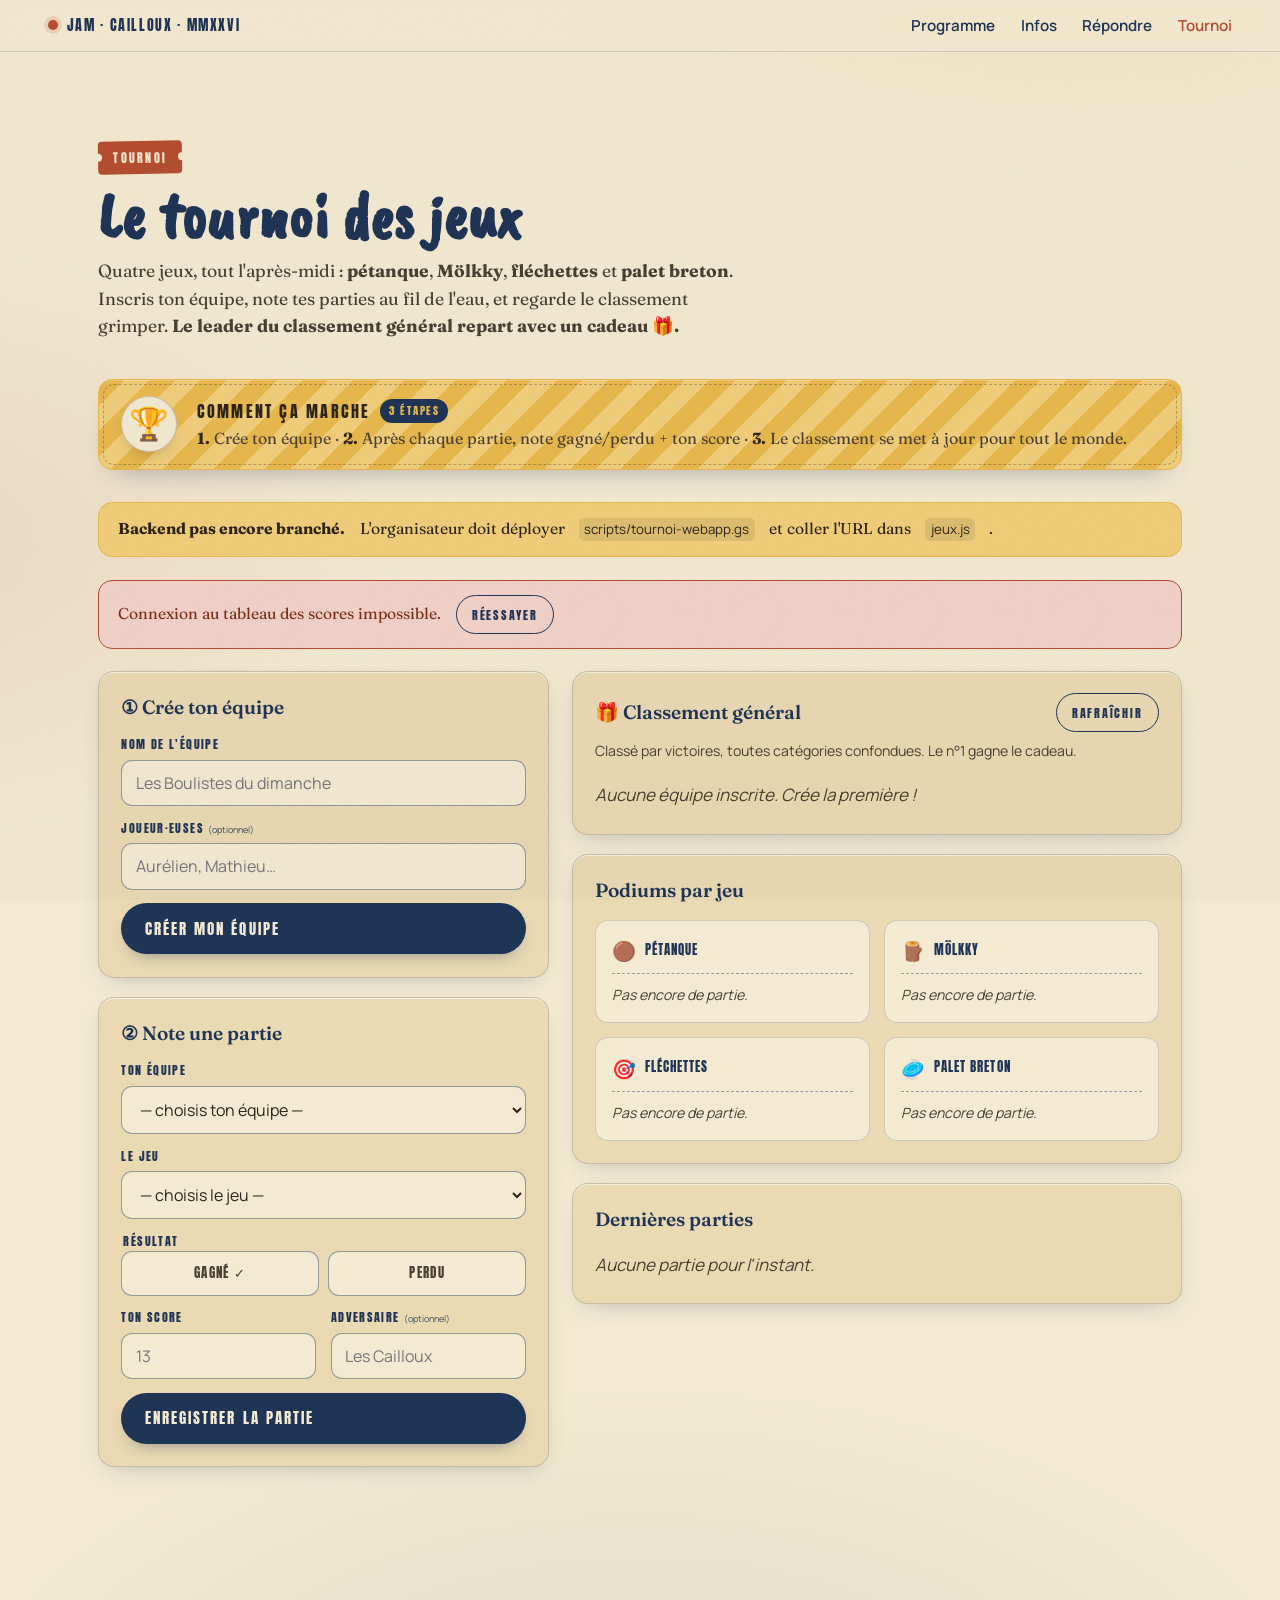
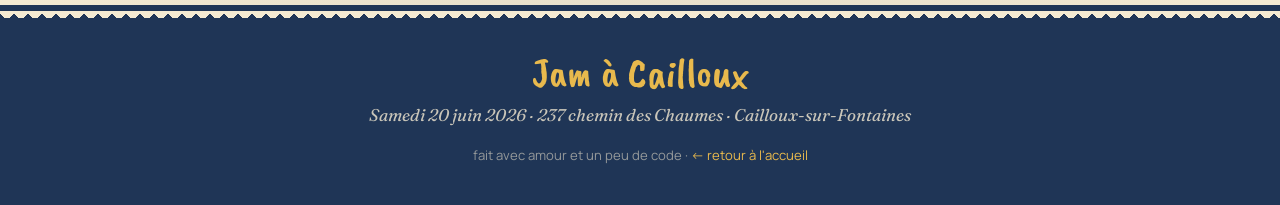
==== jeux.html @ 8df328c3 "Ajoute la page Tournoi des jeux (inscription équipes + scores live) Nouvelle page jeux.html : les in" ====
<!doctype html>
<html lang="fr">
<head>
<meta charset="utf-8" />
<meta name="viewport" content="width=device-width, initial-scale=1, viewport-fit=cover" />
<title>Tournoi des jeux · Jam à Cailloux</title>
<meta name="description" content="Inscris ton équipe et suis le classement live des jeux de la Jam à Cailloux : pétanque, Mölkky, fléchettes, palet breton. Le leader repart avec un cadeau." />
<meta name="theme-color" content="#1f3556" />

<link rel="preconnect" href="https://fonts.googleapis.com">
<link rel="preconnect" href="https://fonts.gstatic.com" crossorigin>
<link rel="stylesheet" href="https://fonts.googleapis.com/css2?family=Caveat+Brush&family=Anton&family=Fraunces:opsz,wght@9..144,300;9..144,400;9..144,500;9..144,600;9..144,800&family=Manrope:wght@400;500;600;700&display=swap">
<link rel="stylesheet" href="style.css" />
</head>
<body>

<div class="grain" aria-hidden="true"></div>

<header class="topbar">
  <div class="topbar__brand">
    <span class="topbar__dot"></span>
    <span class="topbar__txt">Jam · Cailloux · MMXXVI</span>
  </div>
  <nav class="topbar__nav" aria-label="navigation">
    <a href="index.html#programme">Programme</a>
    <a href="index.html#infos">Infos</a>
    <a href="index.html#rsvp">Répondre</a>
    <a href="jeux.html" aria-current="page">Tournoi</a>
  </nav>
</header>

<section class="section section--tournoi">
  <div class="section__head">
    <span class="ribbon ribbon--alt">Tournoi</span>
    <h2 class="h2">Le tournoi des jeux</h2>
    <p class="section__lede">
      Quatre jeux, tout l'après-midi&nbsp;: <strong>pétanque</strong>, <strong>Mölkky</strong>,
      <strong>fléchettes</strong> et <strong>palet breton</strong>. Inscris ton équipe,
      note tes parties au fil de l'eau, et regarde le classement grimper.
      <strong>Le leader du classement général repart avec un cadeau&nbsp;🎁.</strong>
    </p>
  </div>

  <aside class="parallel-band parallel-band--sun" aria-label="comment ça marche">
    <div class="parallel-band__icon" aria-hidden="true">🏆</div>
    <div class="parallel-band__body">
      <p class="parallel-band__title">Comment ça marche <span class="parallel-band__pill">3 étapes</span></p>
      <p class="parallel-band__txt"><strong>1.</strong> Crée ton équipe · <strong>2.</strong> Après chaque partie, note gagné/perdu&nbsp;+ ton score · <strong>3.</strong> Le classement se met à jour pour tout le monde.</p>
    </div>
  </aside>

  <!-- Bandeau config (visible seulement si l'URL du backend n'est pas réglée) -->
  <div class="t-banner t-banner--warn" data-setup-banner hidden>
    <strong>Backend pas encore branché.</strong>
    L'organisateur doit déployer <code>scripts/tournoi-webapp.gs</code> et coller l'URL dans <code>jeux.js</code>.
  </div>

  <!-- Bandeau d'erreur réseau -->
  <div class="t-banner t-banner--err" data-error-banner hidden>
    <span data-error-text>Connexion au tableau des scores impossible.</span>
    <button type="button" class="btn btn--ghost btn--small" data-retry>Réessayer</button>
  </div>

  <div class="t-layout">

    <!-- Colonne formulaires -->
    <div class="t-forms">

      <form class="t-card t-card--form" data-register-form novalidate>
        <h3 class="t-card__title">① Crée ton équipe</h3>
        <label class="t-field">
          <span class="t-field__label">Nom de l'équipe</span>
          <input type="text" name="name" maxlength="60" required placeholder="Les Boulistes du dimanche" autocomplete="off" />
        </label>
        <label class="t-field">
          <span class="t-field__label">Joueur·euses <small>(optionnel)</small></span>
          <input type="text" name="players" maxlength="200" placeholder="Aurélien, Mathieu…" autocomplete="off" />
        </label>
        <button type="submit" class="btn btn--primary">Créer mon équipe</button>
        <p class="t-form__msg" data-register-msg role="status" hidden></p>
      </form>

      <form class="t-card t-card--form" data-match-form novalidate>
        <h3 class="t-card__title">② Note une partie</h3>
        <label class="t-field">
          <span class="t-field__label">Ton équipe</span>
          <select name="teamId" data-team-select required>
            <option value="" disabled selected>— choisis ton équipe —</option>
          </select>
        </label>
        <label class="t-field">
          <span class="t-field__label">Le jeu</span>
          <select name="game" data-game-select required>
            <option value="" disabled selected>— choisis le jeu —</option>
          </select>
        </label>
        <fieldset class="t-field t-field--seg">
          <legend class="t-field__label">Résultat</legend>
          <div class="seg" role="radiogroup" aria-label="Résultat">
            <label class="seg__opt seg__opt--win">
              <input type="radio" name="result" value="win" required />
              <span>Gagné&nbsp;✓</span>
            </label>
            <label class="seg__opt seg__opt--lose">
              <input type="radio" name="result" value="lose" />
              <span>Perdu</span>
            </label>
          </div>
        </fieldset>
        <div class="t-field-row">
          <label class="t-field">
            <span class="t-field__label">Ton score</span>
            <input type="number" name="score" inputmode="numeric" min="0" max="9999" required placeholder="13" />
          </label>
          <label class="t-field">
            <span class="t-field__label">Adversaire <small>(optionnel)</small></span>
            <input type="text" name="opponent" maxlength="60" placeholder="Les Cailloux" autocomplete="off" />
          </label>
        </div>
        <button type="submit" class="btn btn--primary">Enregistrer la partie</button>
        <p class="t-form__msg" data-match-msg role="status" hidden></p>
      </form>

    </div>

    <!-- Colonne classements -->
    <div class="t-results">

      <div class="t-card t-card--board">
        <div class="t-card__head">
          <h3 class="t-card__title">🎁 Classement général</h3>
          <div class="t-card__head-right">
            <span class="t-stamp" data-stamp aria-live="polite"></span>
            <button type="button" class="btn btn--ghost btn--small" data-refresh>Rafraîchir</button>
          </div>
        </div>
        <p class="t-card__hint">Classé par victoires, toutes catégories confondues. Le n°1 gagne le cadeau.</p>
        <div data-global-board>
          <p class="t-empty">Chargement…</p>
        </div>
      </div>

      <div class="t-card">
        <h3 class="t-card__title">Podiums par jeu</h3>
        <div class="podiums" data-podiums></div>
      </div>

      <div class="t-card">
        <h3 class="t-card__title">Dernières parties</h3>
        <div class="feed" data-feed>
          <p class="t-empty">Aucune partie pour l'instant.</p>
        </div>
      </div>

    </div>

  </div>
</section>

<footer class="footer">
  <p class="footer__title">Jam à Cailloux</p>
  <p class="footer__line">Samedi 20 juin 2026 · 237 chemin des Chaumes · Cailloux-sur-Fontaines</p>
  <p class="footer__small">fait avec amour et un peu de code · <a href="index.html">← retour à l'accueil</a></p>
</footer>

<script src="jeux.js"></script>
</body>
</html>
---- style.css ----
/* ─────────────────────────────────────────────────────────────────────────
   Jam à Cailloux · 20 juin 2026
   Palette : parchemin cream, navy profond, jaune moutarde, terracotta
   Typo    : Caveat Brush (script titre) + Anton (banner) + Fraunces (édito)
   ───────────────────────────────────────────────────────────────────────── */

:root {
  /* Couleurs */
  --cream:        #f4ead2;
  --cream-2:      #ebd9b4;
  --cream-deep:   #e2cb95;
  --navy:         #1f3556;
  --navy-deep:    #0f1d34;
  --mustard:      #e8b94d;
  --mustard-soft: #f1cf7a;
  --terracotta:   #b54e2f;
  --terracotta-2: #d56a48;
  --ink:          #2c2418;
  --ink-soft:     #4a3f30;
  --line:         rgba(31, 53, 86, 0.18);
  --line-strong:  rgba(31, 53, 86, 0.45);
  --shadow-card:  0 1px 0 rgba(255,255,255,0.6) inset,
                  0 8px 24px -12px rgba(31, 53, 86, 0.35);

  /* Typo */
  --f-script: "Caveat Brush", "Caveat", cursive;
  --f-display: "Anton", "Oswald", sans-serif;
  --f-edito:  "Fraunces", "Cormorant Garamond", Georgia, serif;
  --f-body:   "Manrope", system-ui, sans-serif;

  /* Tailles */
  --max-w: 1180px;
  --gutter: clamp(1.2rem, 4vw, 3rem);
}

* { box-sizing: border-box; }
html { scroll-behavior: smooth; }
body {
  margin: 0;
  color: var(--ink);
  background: var(--cream);
  font-family: var(--f-body);
  font-size: 17px;
  line-height: 1.55;
  -webkit-font-smoothing: antialiased;
  background-image:
    radial-gradient(1100px 600px at 85% -10%, rgba(232, 185, 77, 0.16), transparent 60%),
    radial-gradient(900px 500px at -10% 30%, rgba(181, 78, 47, 0.10), transparent 60%),
    radial-gradient(1200px 700px at 50% 100%, rgba(31, 53, 86, 0.10), transparent 60%);
}

img { max-width: 100%; display: block; }
a { color: var(--terracotta); text-decoration: none; }
a:hover { text-decoration: underline; text-underline-offset: 3px; }
em { font-style: italic; }
small { font-size: 0.78em; opacity: 0.85; }

.visually-hidden {
  position: absolute; width: 1px; height: 1px; padding: 0; margin: -1px;
  overflow: hidden; clip: rect(0,0,0,0); white-space: nowrap; border: 0;
}

/* Grain subtil */
.grain {
  position: fixed; inset: 0; pointer-events: none; z-index: 1000;
  mix-blend-mode: multiply; opacity: 0.05;
  background-image: url("data:image/svg+xml;utf8,<svg xmlns='http://www.w3.org/2000/svg' width='160' height='160'><filter id='n'><feTurbulence type='fractalNoise' baseFrequency='0.9' numOctaves='2' stitchTiles='stitch'/><feColorMatrix values='0 0 0 0 0  0 0 0 0 0  0 0 0 0 0  0 0 0 0.6 0'/></filter><rect width='100%' height='100%' filter='url(%23n)'/></svg>");
}

/* ── Topbar ─────────────────────────────────────────────────────────────── */
.topbar {
  position: sticky; top: 0; z-index: 50;
  display: flex; align-items: center; justify-content: space-between;
  padding: 0.85rem var(--gutter);
  background: color-mix(in srgb, var(--cream) 88%, transparent);
  backdrop-filter: saturate(140%) blur(8px);
  border-bottom: 1px solid var(--line);
}
.topbar__brand {
  display: inline-flex; align-items: center; gap: 0.55rem;
  font-family: var(--f-display);
  letter-spacing: 0.12em; text-transform: uppercase;
  font-size: 0.85rem; color: var(--navy);
}
.topbar__dot {
  width: 10px; height: 10px; border-radius: 50%;
  background: var(--terracotta);
  box-shadow: 0 0 0 4px rgba(181, 78, 47, 0.15);
}
.topbar__nav { display: flex; gap: 1.6rem; }
.topbar__nav a {
  color: var(--navy); font-weight: 600; font-size: 0.95rem;
}
.topbar__nav a:hover { color: var(--terracotta); }
@media (max-width: 640px) {
  .topbar__nav { gap: 1rem; }
  .topbar__nav a { font-size: 0.85rem; }
  .topbar__brand .topbar__txt { display: none; }
}

/* ── Hero ───────────────────────────────────────────────────────────────── */
.hero {
  position: relative;
  max-width: var(--max-w);
  margin: 0 auto;
  padding: clamp(2rem, 5vw, 4.5rem) var(--gutter) 0;
  display: grid;
  grid-template-columns: minmax(0, 1.05fr) minmax(0, 1fr);
  gap: clamp(1.5rem, 4vw, 3.5rem);
  align-items: center;
}
.hero__poster {
  position: relative;
  transform: rotate(-1.4deg);
  transition: transform 600ms cubic-bezier(.2,.8,.2,1);
}
.hero__poster:hover { transform: rotate(0deg) scale(1.01); }
.hero__poster img {
  width: 100%; height: auto;
  border-radius: 10px;
  box-shadow:
    0 1px 0 rgba(255,255,255,0.4) inset,
    0 30px 60px -30px rgba(31, 53, 86, 0.55),
    0 6px 20px -8px rgba(31, 53, 86, 0.3);
  border: 1px solid rgba(31, 53, 86, 0.15);
}
.hero__poster-frame {
  position: absolute; inset: -10px -10px -16px -10px;
  border: 1.5px dashed rgba(31, 53, 86, 0.3);
  border-radius: 14px;
  z-index: -1;
  transform: rotate(1.4deg);
}

.hero__side {
  display: flex; flex-direction: column; gap: 1.4rem;
  animation: fadeUp 700ms 100ms ease both;
}
.kicker {
  margin: 0;
  font-family: var(--f-display); text-transform: uppercase;
  letter-spacing: 0.18em; font-size: 0.85rem;
  color: var(--terracotta);
}
.display {
  margin: 0;
  display: grid; grid-template-columns: auto 1fr; align-items: end;
  column-gap: 1.1rem; row-gap: 0;
  font-family: var(--f-script);
  color: var(--navy);
  line-height: 0.95;
}
.display__sub {
  grid-column: 1 / 2;
  font-family: var(--f-display);
  text-transform: uppercase;
  letter-spacing: 0.12em;
  font-size: clamp(0.9rem, 1.6vw, 1.1rem);
  color: var(--navy);
  align-self: end;
  padding-bottom: 0.7rem;
}
.display__sub--right {
  grid-column: 2 / 3; grid-row: 1 / 2;
  align-self: start; padding-top: 0.4rem; padding-bottom: 0;
  color: var(--ink-soft); font-weight: 400;
}
.display__big {
  grid-column: 1 / -1;
  font-size: clamp(4.5rem, 12vw, 9.5rem);
  letter-spacing: 0.01em;
}

.lede {
  font-family: var(--f-edito);
  font-size: clamp(1.05rem, 1.45vw, 1.25rem);
  line-height: 1.5; color: var(--ink);
  max-width: 38ch;
  margin: 0;
}
.lede strong { color: var(--navy); font-weight: 600; }

.tags {
  list-style: none; padding: 0; margin: 0;
  display: flex; flex-wrap: wrap; gap: 0.55rem;
}
.tags li {
  font-family: var(--f-display); text-transform: uppercase;
  letter-spacing: 0.14em; font-size: 0.78rem;
  padding: 0.4rem 0.85rem;
  background: var(--cream-2); color: var(--navy);
  border: 1px solid var(--line-strong);
  border-radius: 999px;
}
.tags li:nth-child(2) { background: var(--mustard-soft); }
.tags li:nth-child(3) { background: #d9e2d3; }
.tags li:nth-child(4) { background: #f0c7b4; }

.hero__cta { display: flex; gap: 0.7rem; flex-wrap: wrap; margin-top: 0.2rem; }
.hero__deadline {
  margin: 0; font-size: 0.92rem; color: var(--ink-soft);
}
.hero__deadline strong { color: var(--terracotta); }

.hero__deco {
  grid-column: 1 / -1;
  width: 100%; height: 80px;
  color: var(--mustard);
  opacity: 0.85;
  margin-top: 2.2rem;
}
.hero__deco circle { fill: var(--terracotta); }

@media (max-width: 860px) {
  .hero { grid-template-columns: 1fr; padding-top: 2rem; }
  .hero__poster { order: 2; transform: rotate(-1deg); max-width: 480px; margin: 1rem auto 0; }
  .hero__side { order: 1; }
}

/* ── Boutons ────────────────────────────────────────────────────────────── */
.btn {
  display: inline-flex; align-items: center; gap: 0.5rem;
  font-family: var(--f-display);
  text-transform: uppercase; letter-spacing: 0.14em;
  font-size: 0.92rem;
  padding: 0.85rem 1.4rem;
  border-radius: 999px;
  border: 1.5px solid transparent;
  cursor: pointer;
  transition: transform 180ms ease, background 180ms ease, color 180ms ease, box-shadow 200ms ease;
  text-decoration: none !important;
}
.btn:active { transform: translateY(1px); }
.btn--primary {
  background: var(--navy); color: var(--cream);
  box-shadow: 0 8px 18px -10px rgba(31, 53, 86, 0.6);
}
.btn--primary:hover { background: var(--terracotta); color: var(--cream); }
.btn--ghost {
  background: transparent; color: var(--navy);
  border-color: var(--navy);
}
.btn--ghost:hover { background: var(--navy); color: var(--cream); }
.btn--small { padding: 0.55rem 0.95rem; font-size: 0.78rem; }

/* ── Sections génériques ────────────────────────────────────────────────── */
.section {
  max-width: var(--max-w);
  margin: 0 auto;
  padding: clamp(3rem, 7vw, 6rem) var(--gutter);
}
.section__head { margin-bottom: 2.5rem; }
.section__lede {
  font-family: var(--f-edito); font-size: 1.1rem; max-width: 60ch;
  color: var(--ink-soft); margin: 0.6rem 0 0;
}
.ribbon {
  display: inline-block;
  font-family: var(--f-display);
  text-transform: uppercase; letter-spacing: 0.18em;
  font-size: 0.78rem;
  padding: 0.45rem 0.95rem 0.4rem;
  background: var(--navy); color: var(--cream);
  border-radius: 4px;
  transform: rotate(-1deg);
  position: relative;
}
.ribbon::before, .ribbon::after {
  content: ""; position: absolute; top: 50%;
  width: 8px; height: 8px; background: var(--cream);
  border-radius: 50%; transform: translateY(-50%);
}
.ribbon::before { left: -4px; }
.ribbon::after { right: -4px; }
.ribbon--alt { background: var(--terracotta); }

.h2 {
  font-family: var(--f-script);
  color: var(--navy);
  font-size: clamp(2.4rem, 5.5vw, 4rem);
  margin: 0.6rem 0 0;
  line-height: 1;
}

/* ── Parallel band (food truck) ─────────────────────────────────────────── */
.parallel-band {
  display: grid;
  grid-template-columns: auto 1fr;
  align-items: center;
  gap: 1.2rem;
  padding: 1rem 1.4rem 1.05rem;
  margin: 0 0 2rem;
  background:
    repeating-linear-gradient(
      135deg,
      var(--terracotta) 0 18px,
      var(--terracotta-2) 18px 36px
    );
  color: var(--cream);
  border-radius: 14px;
  border: 1px solid var(--terracotta);
  box-shadow:
    0 1px 0 rgba(255,255,255,0.18) inset,
    0 14px 28px -18px rgba(31, 53, 86, 0.45);
  position: relative;
  overflow: hidden;
}
.parallel-band::before {
  content: ""; position: absolute; inset: 4px;
  border: 1.5px dashed rgba(244, 234, 210, 0.4);
  border-radius: 11px;
  pointer-events: none;
}
/* Sunny variant (pétanque / jeux) */
.parallel-band--sun {
  background:
    repeating-linear-gradient(
      135deg,
      var(--mustard) 0 18px,
      var(--mustard-soft) 18px 36px
    );
  border-color: var(--mustard);
  color: var(--ink);
}
.parallel-band--sun::before { border-color: rgba(44, 36, 24, 0.3); }
.parallel-band--sun .parallel-band__txt { color: var(--ink-soft); }
.parallel-band--sun .parallel-band__txt strong { color: var(--ink); }
.parallel-band__icon {
  font-size: 2rem;
  width: 56px; height: 56px;
  display: grid; place-items: center;
  background: var(--cream);
  border-radius: 50%;
  box-shadow: 0 8px 16px -8px rgba(0,0,0,0.25);
  border: 1.5px solid rgba(31, 53, 86, 0.2);
}
.parallel-band__body { z-index: 1; }
.parallel-band__title {
  margin: 0 0 0.2rem;
  font-family: var(--f-display);
  text-transform: uppercase;
  letter-spacing: 0.14em;
  font-size: 1rem;
  display: inline-flex; align-items: center; gap: 0.6rem;
}
.parallel-band__pill {
  font-family: var(--f-display);
  letter-spacing: 0.16em;
  font-size: 0.66rem;
  padding: 0.22rem 0.55rem;
  background: var(--navy);
  color: var(--mustard);
  border-radius: 999px;
}
.parallel-band__txt {
  margin: 0;
  font-family: var(--f-edito);
  font-size: 1rem;
  line-height: 1.45;
  color: rgba(244, 234, 210, 0.95);
}
.parallel-band__txt strong { color: var(--cream); }

@media (max-width: 540px) {
  .parallel-band { gap: 0.9rem; padding: 0.9rem 1rem; }
  .parallel-band__icon { width: 48px; height: 48px; font-size: 1.6rem; }
  .parallel-band__title { font-size: 0.92rem; }
}

/* ── Timeline ───────────────────────────────────────────────────────────── */
.timeline {
  list-style: none; padding: 0; margin: 0;
  position: relative;
  display: grid; gap: 1.2rem;
}
.timeline::before {
  content: ""; position: absolute;
  left: 6.5rem; top: 0.6rem; bottom: 0.6rem;
  width: 2px; background: var(--line-strong);
  background-image: linear-gradient(to bottom, var(--navy) 0, var(--navy) 6px, transparent 6px);
  background-size: 2px 12px;
}
.timeline__item {
  display: grid;
  grid-template-columns: 6.5rem 1fr;
  align-items: stretch;
  gap: 1.4rem;
  position: relative;
}
.timeline__time {
  font-family: var(--f-display);
  text-transform: uppercase;
  letter-spacing: 0.06em;
  font-size: 1.05rem;
  color: var(--navy);
  align-self: center;
  text-align: right;
  padding-right: 0.4rem;
  position: relative;
}
.timeline__time small { display: block; opacity: 0.7; font-size: 0.7em; line-height: 1; }
.timeline__time::after {
  content: ""; position: absolute;
  right: -1.3rem; top: 50%;
  width: 14px; height: 14px; border-radius: 50%;
  background: var(--mustard);
  border: 2px solid var(--navy);
  transform: translateY(-50%);
  z-index: 1;
}

.timeline__card {
  background: var(--cream-2);
  border-radius: 14px;
  padding: 1.2rem 1.4rem 1.25rem;
  position: relative;
  border: 1px solid var(--line);
  box-shadow: var(--shadow-card);
  display: grid;
  grid-template-columns: auto 1fr;
  column-gap: 1.1rem;
  align-items: start;
  transition: transform 220ms ease, box-shadow 220ms ease;
}
.timeline__card:hover {
  transform: translateY(-2px);
  box-shadow: 0 14px 28px -16px rgba(31, 53, 86, 0.4);
}
.timeline__card h3 {
  margin: 0 0 0.3rem;
  font-family: var(--f-edito);
  font-weight: 600;
  font-size: 1.2rem;
  color: var(--navy);
  grid-column: 2;
}
.timeline__card p {
  margin: 0; color: var(--ink-soft); grid-column: 2;
}
.timeline__card em { font-style: italic; color: var(--terracotta); font-weight: 600; }
.timeline__icon {
  grid-row: 1 / span 2;
  width: 44px; height: 44px;
  display: grid; place-items: center;
  border-radius: 12px;
  font-size: 1.4rem;
  background: var(--cream);
  color: var(--navy);
  border: 1px solid var(--line);
}
.timeline__card--sun .timeline__icon        { background: var(--mustard); color: var(--navy); }
.timeline__card--red .timeline__icon        { background: var(--terracotta); color: var(--cream); }
.timeline__card--blue .timeline__icon       { background: var(--navy); color: var(--cream); }
.timeline__card--mustard .timeline__icon    { background: var(--mustard-soft); color: var(--terracotta); }
.timeline__card--terracotta .timeline__icon { background: var(--terracotta-2); color: var(--cream); }
.timeline__card--night                      { background: var(--navy); color: var(--cream); border-color: var(--navy-deep); }
.timeline__card--night h3                   { color: var(--mustard); }
.timeline__card--night p                    { color: rgba(244, 234, 210, 0.85); }
.timeline__card--night a                    { color: var(--mustard); }
.timeline__card--night .timeline__icon      { background: var(--mustard); color: var(--navy); }

.lockchip {
  display: inline-block;
  font-family: var(--f-display);
  text-transform: uppercase; letter-spacing: 0.14em;
  font-size: 0.62rem;
  padding: 0.22rem 0.55rem;
  background: rgba(232, 185, 77, 0.2);
  color: var(--mustard);
  border: 1px solid rgba(232, 185, 77, 0.5);
  border-radius: 999px;
  vertical-align: middle;
  margin-left: 0.5rem;
}

@media (max-width: 720px) {
  .timeline::before { left: 4.5rem; }
  .timeline__item { grid-template-columns: 4.5rem 1fr; gap: 1.2rem; }
  .timeline__time { font-size: 0.92rem; }
  .timeline__time::after { right: -1rem; width: 12px; height: 12px; }
  .timeline__card { padding: 1rem 1.1rem; column-gap: 0.8rem; }
  .timeline__icon { width: 36px; height: 36px; font-size: 1.1rem; border-radius: 10px; }
  .timeline__card h3 { font-size: 1.05rem; }
}

/* ── Infos pratiques ────────────────────────────────────────────────────── */
.infos-grid {
  display: grid;
  grid-template-columns: repeat(auto-fit, minmax(260px, 1fr));
  gap: 1.2rem;
}
.card {
  background: var(--cream-2);
  border: 1px solid var(--line);
  border-radius: 16px;
  padding: 1.4rem 1.5rem 1.5rem;
  box-shadow: var(--shadow-card);
  display: flex; flex-direction: column; gap: 0.7rem;
}
.card h3 {
  margin: 0;
  font-family: var(--f-edito);
  font-weight: 600;
  font-size: 1.15rem;
  color: var(--navy);
  border-bottom: 1.5px dashed var(--line-strong);
  padding-bottom: 0.55rem;
}
.card p, .card ul { margin: 0; color: var(--ink-soft); }
.card ul { padding-left: 1.1rem; }
.card ul li { margin-bottom: 0.35rem; }
.card__line { font-size: 1.02rem; color: var(--ink); }
.link {
  margin-top: auto;
  font-family: var(--f-display);
  text-transform: uppercase; letter-spacing: 0.14em;
  font-size: 0.78rem;
  color: var(--terracotta);
}
.card__menu {
  list-style: none;
  padding: 0;
  margin: 0.6rem 0 0.4rem;
  display: grid;
  gap: 0.45rem;
  background: var(--cream);
  border: 1px solid var(--line-strong);
  border-radius: 14px;
  padding: 0.95rem 1.1rem;
}
.card__menu li {
  display: flex;
  align-items: baseline;
  gap: 0.8rem;
  font-family: var(--f-edito);
  font-size: 1.02rem;
  color: var(--ink);
  border-bottom: 1px dotted var(--line-strong);
  padding-bottom: 0.4rem;
}
.card__menu li:last-child { border-bottom: 0; padding-bottom: 0; }
.card__menu-label {
  flex: 1;
}
.card__menu-price {
  font-family: var(--f-display);
  letter-spacing: 0.06em;
  color: var(--terracotta);
  font-size: 1.05rem;
  white-space: nowrap;
}
.card__menu-note {
  font-size: 0.92rem;
  color: var(--ink-soft);
  font-style: italic;
  margin: 0.3rem 0 0;
}

.card--place    { background: linear-gradient(180deg, #e9d4a8 0, var(--cream-2) 100%); }
.card--meal     { background: linear-gradient(180deg, #f3d3b8 0, var(--cream-2) 100%); }
.card--bring    { background: linear-gradient(180deg, #ddd9bb 0, var(--cream-2) 100%); }
.card--neighbours { background: linear-gradient(180deg, #d6cebd 0, var(--cream-2) 100%); }

/* Card avec photo polaroid */
.card--meal-photo {
  grid-column: span 2;
  display: grid;
  grid-template-columns: minmax(0, 0.95fr) minmax(0, 1.05fr);
  gap: 1.5rem;
  align-items: start;
  padding: 1.6rem 1.7rem;
}
.card--meal-photo h3 { border: 0; padding: 0; margin-top: 0.3rem; font-size: 1.3rem; }
.card--meal-photo > h3,
.card--meal-photo > p { grid-column: 2; }
.card__photo {
  grid-column: 1; grid-row: 1 / span 3;
  margin: 0;
  background: #fff;
  padding: 0.65rem 0.65rem 0.5rem;
  box-shadow:
    0 1px 0 rgba(255,255,255,0.6) inset,
    0 20px 40px -22px rgba(31, 53, 86, 0.55),
    0 6px 14px -8px rgba(31, 53, 86, 0.3);
  transform: rotate(-2deg);
  transition: transform 350ms cubic-bezier(.2,.8,.2,1);
  border: 1px solid rgba(31, 53, 86, 0.12);
  border-radius: 4px;
  align-self: center;
}
.card__photo:hover { transform: rotate(0) scale(1.02); }
.card__photo img {
  width: 100%; height: auto;
  aspect-ratio: 670 / 880;
  object-fit: cover;
  object-position: center 25%;
  border-radius: 2px;
}
.card__photo figcaption {
  font-family: var(--f-script);
  font-size: 1.3rem;
  color: var(--navy);
  text-align: center;
  margin-top: 0.45rem;
  line-height: 1;
}

@media (max-width: 760px) {
  .card--meal-photo {
    grid-column: span 1;
    grid-template-columns: 1fr;
  }
  .card--meal-photo > h3,
  .card--meal-photo > p { grid-column: 1; }
  .card__photo {
    grid-column: 1; grid-row: auto;
    max-width: 340px; margin: 0 auto 0.4rem;
  }
}

/* ── RSVP ───────────────────────────────────────────────────────────────── */
.rsvp { display: grid; gap: 1.2rem; }

/* ── Entry (code question) ────────────────────────────────────────────── */
.entry {
  background: linear-gradient(180deg, var(--navy) 0%, var(--navy-deep) 100%);
  color: var(--cream);
  border-radius: 22px;
  padding: clamp(1.8rem, 4vw, 2.6rem);
  text-align: center;
  position: relative;
  overflow: hidden;
  background-image:
    radial-gradient(620px 320px at 88% 0%, rgba(232, 185, 77, 0.18), transparent 60%),
    radial-gradient(520px 300px at 0% 100%, rgba(181, 78, 47, 0.15), transparent 60%),
    linear-gradient(180deg, var(--navy) 0%, var(--navy-deep) 100%);
  border: 1px solid var(--navy-deep);
  animation: fadeUp 420ms ease both;
}
.entry__head {
  display: flex; flex-direction: column; align-items: center; gap: 0.8rem;
  margin-bottom: 0.6rem;
}
.entry__key {
  font-size: 2.6rem;
  width: 76px; height: 76px;
  display: grid; place-items: center;
  background: rgba(232, 185, 77, 0.18);
  border-radius: 50%;
  border: 1.5px dashed rgba(232, 185, 77, 0.5);
}
.entry h3 {
  margin: 0;
  font-family: var(--f-script);
  font-size: clamp(2.1rem, 4.5vw, 2.9rem);
  color: var(--mustard);
  line-height: 1;
}
.entry__sub {
  margin: 0.4rem auto 1.5rem;
  max-width: 52ch;
  font-family: var(--f-edito);
  font-size: 1rem;
  line-height: 1.5;
  color: rgba(244, 234, 210, 0.86);
}
.entry__form {
  display: flex; gap: 0.6rem; justify-content: center;
  max-width: 520px; margin: 0 auto;
  flex-wrap: wrap;
}
.entry__form input {
  flex: 1; min-width: 220px;
  background: rgba(244, 234, 210, 0.08);
  border: 1.5px solid rgba(244, 234, 210, 0.28);
  color: var(--cream);
  font-family: var(--f-display);
  text-transform: uppercase;
  letter-spacing: 0.24em;
  font-size: 1.05rem;
  padding: 1rem 1.2rem;
  border-radius: 999px;
  outline: none;
  text-align: center;
  transition: border-color 180ms ease, background 180ms ease;
}
.entry__form input::placeholder { color: rgba(244, 234, 210, 0.45); letter-spacing: 0.18em; }
.entry__form input:focus { border-color: var(--mustard); background: rgba(244, 234, 210, 0.14); }
.entry__form .btn--primary {
  background: var(--mustard); color: var(--navy);
}
.entry__form .btn--primary:hover { background: var(--mustard-soft); color: var(--navy); }
.entry__error {
  margin: 1rem 0 0; color: #f6b3a0; font-size: 0.95rem;
}
.entry.shake { animation: shake 420ms ease; }

.entry__sep {
  display: flex; align-items: center; gap: 1rem;
  margin: 1.8rem auto 1.2rem;
  max-width: 380px;
  color: rgba(244, 234, 210, 0.5);
  font-family: var(--f-display);
  text-transform: uppercase;
  letter-spacing: 0.2em;
  font-size: 0.78rem;
}
.entry__sep::before, .entry__sep::after {
  content: ""; flex: 1; height: 1px;
  background: rgba(244, 234, 210, 0.22);
}
.entry__nocode {
  background: transparent; color: var(--cream);
  border-color: rgba(244, 234, 210, 0.5);
}
.entry__nocode:hover { background: var(--cream); color: var(--navy); border-color: var(--cream); }

@media (max-width: 540px) {
  .entry__form { flex-direction: column; }
  .entry__form .btn { width: 100%; }
}

/* ── Flow (step 2) ────────────────────────────────────────────────────── */
.rsvp-flow { animation: fadeUp 420ms ease both; }
.rsvp-flow__head {
  display: flex; flex-direction: column; gap: 0.7rem;
  margin-bottom: 1.1rem;
}
.rsvp-flow__back {
  background: transparent;
  border: 0;
  align-self: start;
  font-family: var(--f-display);
  text-transform: uppercase;
  letter-spacing: 0.14em;
  font-size: 0.78rem;
  color: var(--navy);
  cursor: pointer;
  padding: 0.4rem 0;
  transition: color 180ms ease;
}
.rsvp-flow__back:hover { color: var(--terracotta); }
.rsvp-flow__title { display: flex; align-items: center; gap: 0.9rem; flex-wrap: wrap; }
.rsvp-flow__title h3 {
  margin: 0;
  font-family: var(--f-edito);
  font-weight: 600;
  font-size: 1.5rem;
  color: var(--navy);
}
.rsvp-flow__badge {
  font-family: var(--f-display);
  text-transform: uppercase;
  letter-spacing: 0.16em;
  font-size: 0.72rem;
  padding: 0.32rem 0.7rem;
  background: var(--navy); color: var(--cream);
  border-radius: 999px;
}
.rsvp-flow__badge--vip { background: var(--mustard); color: var(--navy); }

.rsvp-flow__sub {
  margin: 0 0 1.1rem;
  font-family: var(--f-edito);
  color: var(--ink-soft);
  font-size: 1.05rem;
  max-width: 60ch;
}
.rsvp-flow__sub strong { color: var(--navy); }

.link-btn {
  background: transparent; border: 0; padding: 0;
  font: inherit; color: var(--terracotta);
  text-decoration: underline; text-underline-offset: 3px;
  cursor: pointer;
}
.link-btn--light { color: var(--mustard); }
.link-btn:hover { color: var(--navy); }
.link-btn--light:hover { color: var(--cream); }

.iframe-wrap {
  background: var(--cream-2);
  border: 1px solid var(--line);
  border-radius: 18px;
  overflow: hidden;
  box-shadow: var(--shadow-card);
}
.iframe-wrap iframe {
  width: 100%; height: 1100px; border: 0; display: block; background: white;
}

/* Gate */
.gate {
  background: var(--navy);
  color: var(--cream);
  border-radius: 22px;
  padding: clamp(2rem, 4vw, 3rem);
  text-align: center;
  position: relative;
  overflow: hidden;
  background-image:
    radial-gradient(600px 300px at 90% 0%, rgba(232, 185, 77, 0.18), transparent 60%),
    radial-gradient(500px 280px at 0% 100%, rgba(181, 78, 47, 0.18), transparent 60%);
  border: 1px solid var(--navy-deep);
}
.gate__lock {
  width: 64px; height: 64px;
  display: grid; place-items: center;
  border-radius: 50%;
  background: rgba(232, 185, 77, 0.18);
  color: var(--mustard);
  margin: 0 auto 1.1rem;
  border: 1.5px dashed rgba(232, 185, 77, 0.55);
}
.gate__lock svg { width: 30px; height: 30px; }
.gate h3 {
  font-family: var(--f-script);
  font-size: clamp(2rem, 4vw, 2.8rem);
  color: var(--mustard);
  margin: 0 0 0.5rem;
  line-height: 1;
}
.gate > p { margin: 0 auto 1.4rem; max-width: 46ch; color: rgba(244, 234, 210, 0.85); font-family: var(--f-edito); }
.gate__form {
  display: flex; gap: 0.6rem; justify-content: center; max-width: 460px; margin: 0 auto;
  flex-wrap: wrap;
}
.gate__form input {
  flex: 1; min-width: 200px;
  background: rgba(244, 234, 210, 0.08);
  border: 1.5px solid rgba(244, 234, 210, 0.25);
  color: var(--cream);
  font-family: var(--f-display);
  text-transform: uppercase;
  letter-spacing: 0.22em;
  font-size: 1rem;
  padding: 0.95rem 1.1rem;
  border-radius: 999px;
  outline: none;
  transition: border-color 180ms ease, background 180ms ease;
  text-align: center;
}
.gate__form input::placeholder { color: rgba(244, 234, 210, 0.45); letter-spacing: 0.14em; }
.gate__form input:focus {
  border-color: var(--mustard);
  background: rgba(244, 234, 210, 0.14);
}
.gate__form .btn--primary {
  background: var(--mustard); color: var(--navy);
}
.gate__form .btn--primary:hover { background: var(--mustard-soft); color: var(--navy); }
.gate__error {
  margin: 1rem 0 0; color: #f6b3a0; font-size: 0.95rem;
}
.gate.shake { animation: shake 420ms ease; }
.gate__hint { margin-top: 1.5rem; font-size: 0.85rem; color: rgba(244, 234, 210, 0.6); }
.gate__hint a { color: var(--mustard); }

.gate__unlocked { animation: fadeUp 480ms ease both; }
.gate__welcome {
  display: grid;
  grid-template-columns: auto 1fr auto;
  gap: 1rem;
  align-items: center;
  background: linear-gradient(180deg, var(--mustard-soft), var(--mustard));
  border: 1px solid var(--navy);
  border-radius: 16px;
  padding: 1rem 1.2rem;
  margin-bottom: 0.9rem;
  color: var(--navy);
}
.gate__welcome h3 {
  font-family: var(--f-edito); font-size: 1.15rem;
  font-weight: 600; margin: 0; color: var(--navy);
}
.gate__welcome p { margin: 0.2rem 0 0; color: var(--ink-soft); }
.gate__check {
  width: 38px; height: 38px; border-radius: 50%;
  background: var(--navy); color: var(--mustard);
  display: grid; place-items: center;
  font-weight: 700; font-size: 1.05rem;
}
@media (max-width: 540px) {
  .gate__welcome { grid-template-columns: 1fr; text-align: center; }
}

/* ── Contact ────────────────────────────────────────────────────────────── */
.contact-grid {
  display: grid;
  grid-template-columns: repeat(auto-fit, minmax(220px, 1fr));
  gap: 1rem;
  max-width: 700px;
}
.contact-card {
  background: var(--cream-2);
  border: 1.5px solid var(--line-strong);
  border-radius: 18px;
  padding: 1.4rem 1.5rem;
  display: grid; gap: 0.4rem;
  color: var(--navy);
  transition: transform 200ms ease, background 200ms ease;
}
.contact-card:hover {
  background: var(--mustard);
  transform: translateY(-2px);
  text-decoration: none !important;
}
.contact-card__role {
  font-family: var(--f-display); text-transform: uppercase;
  letter-spacing: 0.18em; font-size: 0.8rem; color: var(--terracotta);
}
.contact-card__num {
  font-family: var(--f-script); font-size: 2rem; color: var(--navy); line-height: 1;
}

/* ── Footer ─────────────────────────────────────────────────────────────── */
.footer {
  margin-top: 3rem;
  background: var(--navy);
  color: var(--cream);
  text-align: center;
  padding: 3rem var(--gutter) 2.5rem;
  position: relative;
}
.footer::before {
  content: "";
  position: absolute; left: 0; right: 0; top: -1px;
  height: 14px;
  background-image: radial-gradient(circle at 7px 0, var(--cream) 7px, transparent 7px);
  background-size: 14px 14px;
  background-position: 0 -7px;
}
.footer__title {
  font-family: var(--f-script);
  font-size: 2.6rem; margin: 0; color: var(--mustard); line-height: 1;
}
.footer__line {
  font-family: var(--f-edito); font-style: italic;
  margin: 0.5rem 0 1rem; color: rgba(244, 234, 210, 0.8);
}
.footer__small { font-size: 0.82rem; color: rgba(244, 234, 210, 0.55); margin: 0; }
.footer__small a { color: var(--mustard); }

/* ── Animations ─────────────────────────────────────────────────────────── */
@keyframes fadeUp {
  from { opacity: 0; transform: translateY(14px); }
  to   { opacity: 1; transform: translateY(0); }
}
@keyframes shake {
  0%, 100% { transform: translateX(0); }
  15% { transform: translateX(-8px); }
  30% { transform: translateX(8px); }
  45% { transform: translateX(-6px); }
  60% { transform: translateX(6px); }
  75% { transform: translateX(-3px); }
  90% { transform: translateX(3px); }
}
@media (prefers-reduced-motion: reduce) {
  *, *::before, *::after { animation-duration: 0.01ms !important; transition-duration: 0.01ms !important; }
  html { scroll-behavior: auto; }
}

/* ─────────────────────────────────────────────────────────────────────────
   Tournoi des jeux (jeux.html)
   ───────────────────────────────────────────────────────────────────────── */
.topbar__nav a[aria-current="page"] { color: var(--terracotta); }

.t-layout {
  display: grid;
  grid-template-columns: minmax(0, 0.85fr) minmax(0, 1.15fr);
  gap: 1.4rem;
  align-items: start;
}
.t-forms, .t-results { display: grid; gap: 1.2rem; }
@media (max-width: 880px) {
  .t-layout { grid-template-columns: 1fr; }
}

/* Bannières */
.t-banner {
  display: flex; align-items: center; gap: 0.9rem; flex-wrap: wrap;
  border-radius: 14px;
  padding: 0.9rem 1.2rem;
  margin-bottom: 1.4rem;
  font-family: var(--f-edito);
  font-size: 0.98rem;
}
.t-banner code { font-family: var(--f-body); font-size: 0.85em; background: rgba(0,0,0,0.08); padding: 0.1em 0.4em; border-radius: 5px; }
.t-banner--warn { background: var(--mustard-soft); color: var(--ink); border: 1px solid var(--mustard); }
.t-banner--err  { background: #f3d3c8; color: #7a2e18; border: 1px solid var(--terracotta); }

/* Cartes du tournoi (héritent de la logique .card) */
.t-card {
  background: var(--cream-2);
  border: 1px solid var(--line);
  border-radius: 16px;
  padding: 1.3rem 1.4rem 1.4rem;
  box-shadow: var(--shadow-card);
  display: flex; flex-direction: column; gap: 0.85rem;
}
.t-card__head { display: flex; align-items: center; justify-content: space-between; gap: 0.8rem; flex-wrap: wrap; }
.t-card__head-right { display: inline-flex; align-items: center; gap: 0.7rem; }
.t-stamp { font-size: 0.75rem; color: var(--ink-soft); font-variant-numeric: tabular-nums; }
.t-card__title {
  margin: 0;
  font-family: var(--f-edito);
  font-weight: 600;
  font-size: 1.2rem;
  color: var(--navy);
}
.t-card__hint { margin: -0.3rem 0 0.2rem; font-size: 0.88rem; color: var(--ink-soft); }

/* Champs de formulaire (thème clair) */
.t-field { display: flex; flex-direction: column; gap: 0.35rem; border: 0; padding: 0; margin: 0; }
.t-field__label {
  font-family: var(--f-display);
  text-transform: uppercase; letter-spacing: 0.12em;
  font-size: 0.72rem; color: var(--navy);
}
.t-field__label small { letter-spacing: 0; text-transform: none; font-family: var(--f-body); }
.t-field input,
.t-field select {
  width: 100%;
  font-family: var(--f-body);
  font-size: 1rem;
  color: var(--ink);
  background: var(--cream);
  border: 1.5px solid var(--line-strong);
  border-radius: 11px;
  padding: 0.7rem 0.85rem;
  outline: none;
  transition: border-color 160ms ease, box-shadow 160ms ease;
}
.t-field input:focus,
.t-field select:focus {
  border-color: var(--terracotta);
  box-shadow: 0 0 0 3px rgba(181, 78, 47, 0.15);
}
.t-field-row { display: grid; grid-template-columns: 1fr 1fr; gap: 0.9rem; }
@media (max-width: 460px) { .t-field-row { grid-template-columns: 1fr; } }

/* Toggle gagné / perdu */
.t-field--seg { gap: 0.45rem; }
.seg { display: grid; grid-template-columns: 1fr 1fr; gap: 0.6rem; }
.seg__opt {
  position: relative;
  display: flex; align-items: center; justify-content: center;
  padding: 0.7rem 0.5rem;
  border: 1.5px solid var(--line-strong);
  border-radius: 11px;
  background: var(--cream);
  cursor: pointer;
  font-family: var(--f-display);
  text-transform: uppercase; letter-spacing: 0.1em;
  font-size: 0.82rem;
  color: var(--ink-soft);
  transition: background 160ms ease, color 160ms ease, border-color 160ms ease;
}
.seg__opt input { position: absolute; opacity: 0; pointer-events: none; }
.seg__opt:has(input:focus-visible) { box-shadow: 0 0 0 3px rgba(31, 53, 86, 0.18); }
.seg__opt--win:has(input:checked)  { background: #2f7d52; border-color: #2f7d52; color: var(--cream); }
.seg__opt--lose:has(input:checked) { background: var(--terracotta); border-color: var(--terracotta); color: var(--cream); }

/* Message sous formulaire */
.t-form__msg { margin: 0; font-size: 0.92rem; }
.t-form__msg--ok  { color: #2f7d52; }
.t-form__msg--err { color: var(--terracotta); }

/* Classement général (table) */
.board { width: 100%; border-collapse: collapse; font-size: 0.98rem; }
.board thead th {
  font-family: var(--f-display);
  text-transform: uppercase; letter-spacing: 0.1em;
  font-size: 0.7rem; color: var(--ink-soft);
  text-align: left;
  padding: 0 0.5rem 0.5rem;
  border-bottom: 1.5px solid var(--line-strong);
}
.board thead th:nth-child(3), .board thead th:nth-child(4) { text-align: center; width: 3ch; }
.board td { padding: 0.55rem 0.5rem; border-bottom: 1px dotted var(--line-strong); vertical-align: middle; }
.board tr:last-child td { border-bottom: 0; }
.board__rank { font-family: var(--f-display); font-size: 1.05rem; color: var(--navy); width: 2.4ch; text-align: center; }
.board__name { display: block; font-weight: 600; color: var(--navy); }
.board__players { display: block; font-size: 0.8rem; color: var(--ink-soft); }
.board__wins, .board__played { text-align: center; font-family: var(--f-display); letter-spacing: 0.04em; }
.board__wins { color: var(--terracotta); font-size: 1.05rem; }
.board__played { color: var(--ink-soft); }
.board__row--leader {
  background: linear-gradient(180deg, var(--mustard-soft), var(--mustard));
}
.board__row--leader td { border-bottom-color: transparent; }
.board__row--leader .board__name { color: var(--navy); }
.board__row--leader .board__rank { font-size: 1.3rem; }

/* Podiums par jeu */
.podiums { display: grid; grid-template-columns: repeat(auto-fit, minmax(180px, 1fr)); gap: 0.9rem; }
.podium {
  background: var(--cream);
  border: 1px solid var(--line);
  border-radius: 13px;
  padding: 0.9rem 1rem 1rem;
}
.podium__head {
  display: flex; align-items: center; gap: 0.5rem;
  font-family: var(--f-display);
  text-transform: uppercase; letter-spacing: 0.08em;
  font-size: 0.82rem; color: var(--navy);
  border-bottom: 1.5px dashed var(--line-strong);
  padding-bottom: 0.55rem; margin-bottom: 0.6rem;
}
.podium__icon { font-size: 1.2rem; }
.podium__list { list-style: none; margin: 0; padding: 0; display: grid; gap: 0.4rem; }
.podium__row { display: grid; grid-template-columns: auto 1fr auto; align-items: baseline; gap: 0.5rem; font-size: 0.92rem; }
.podium__medal { font-size: 0.95rem; }
.podium__name { font-weight: 600; color: var(--ink); overflow: hidden; text-overflow: ellipsis; white-space: nowrap; }
.podium__wins { font-size: 0.76rem; color: var(--ink-soft); white-space: nowrap; }
.podium__empty { list-style: none; color: var(--ink-soft); font-style: italic; font-size: 0.88rem; }

/* Feed des dernières parties */
.feed { display: grid; gap: 0.5rem; }
.feed__item {
  display: grid; grid-template-columns: auto 1fr auto; align-items: center; gap: 0.7rem;
  background: var(--cream);
  border: 1px solid var(--line);
  border-radius: 11px;
  padding: 0.55rem 0.7rem;
}
.feed__game { font-size: 1.2rem; }
.feed__body { font-size: 0.94rem; line-height: 1.3; }
.feed__team { font-weight: 600; color: var(--navy); }
.feed__res--win  { color: #2f7d52; font-weight: 600; }
.feed__res--lose { color: var(--terracotta); font-weight: 600; }
.feed__opp { color: var(--ink-soft); }
.feed__del {
  background: transparent; border: 0; cursor: pointer;
  font-size: 1.3rem; line-height: 1; color: var(--ink-soft);
  width: 28px; height: 28px; border-radius: 50%;
  transition: background 160ms ease, color 160ms ease;
}
.feed__del:hover { background: var(--terracotta); color: var(--cream); }
.feed__del:disabled { opacity: 0.4; cursor: default; }

.t-empty { color: var(--ink-soft); font-style: italic; margin: 0.2rem 0; }
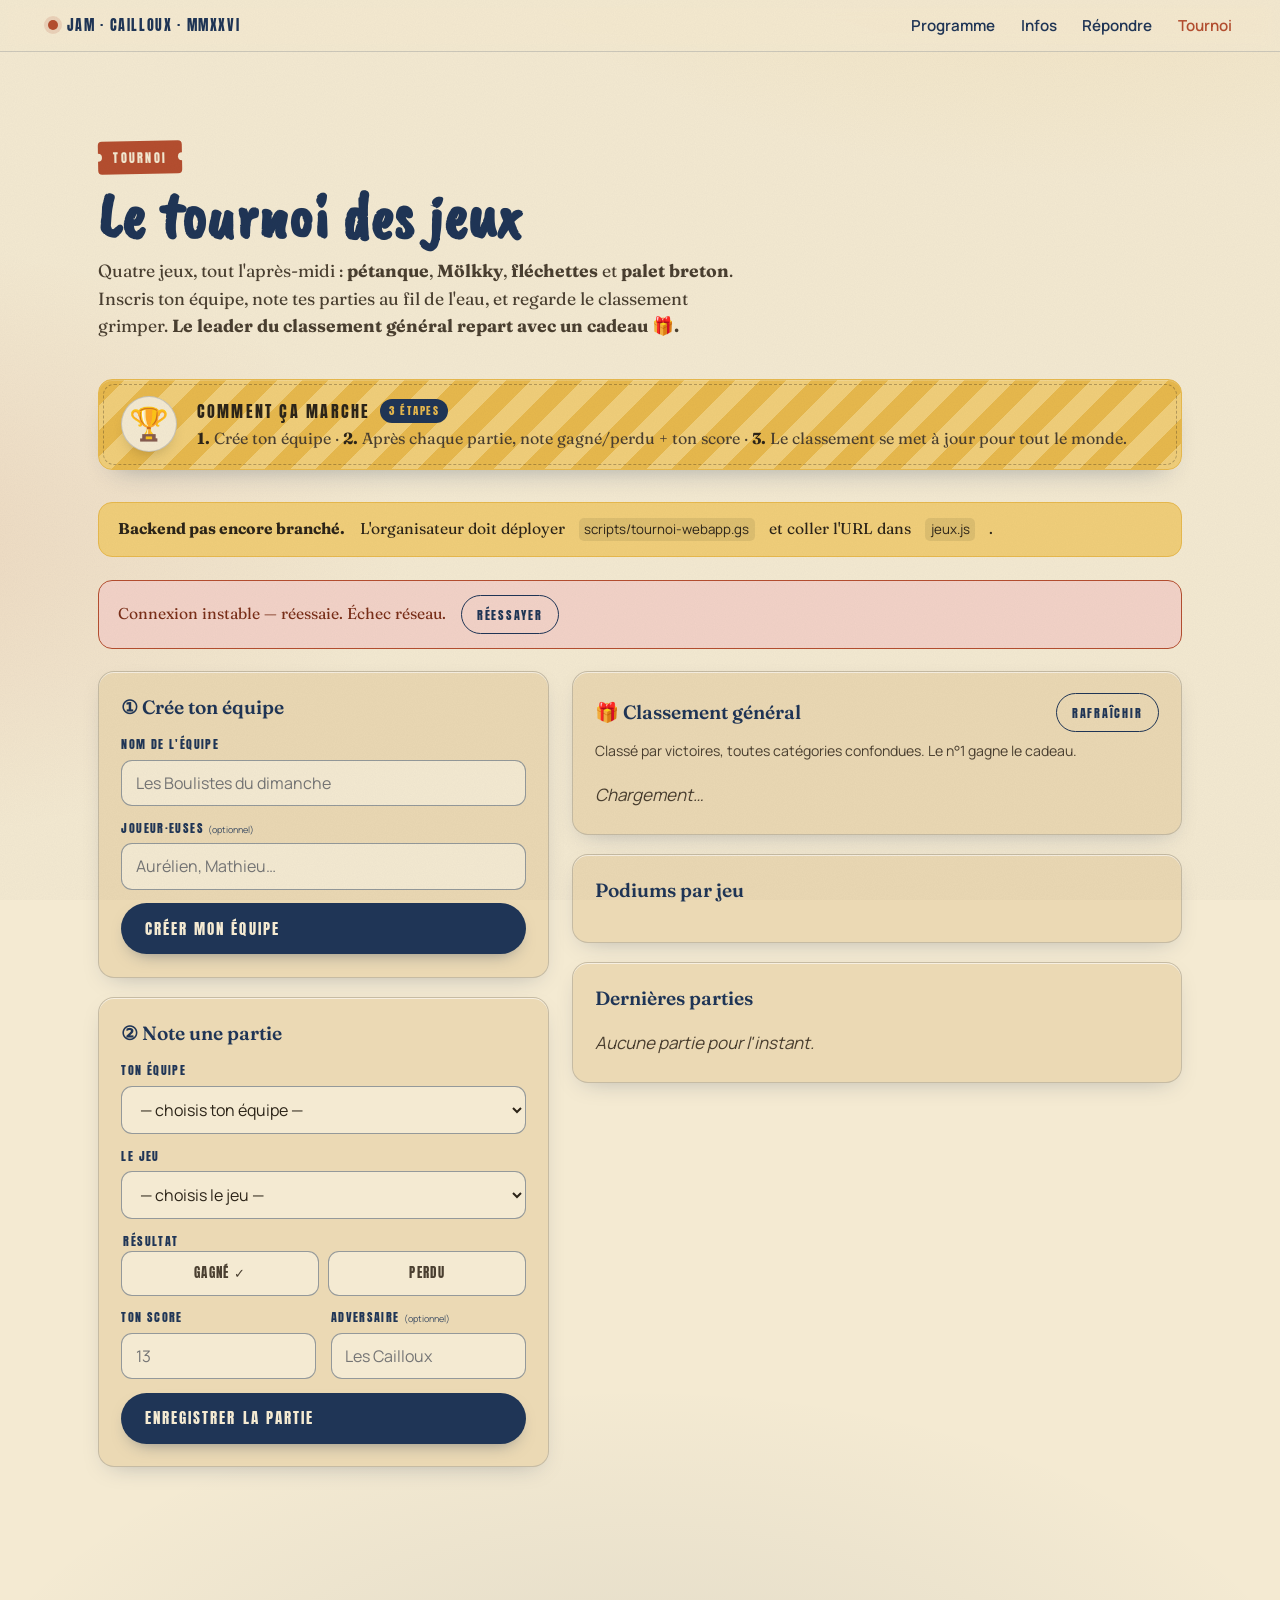
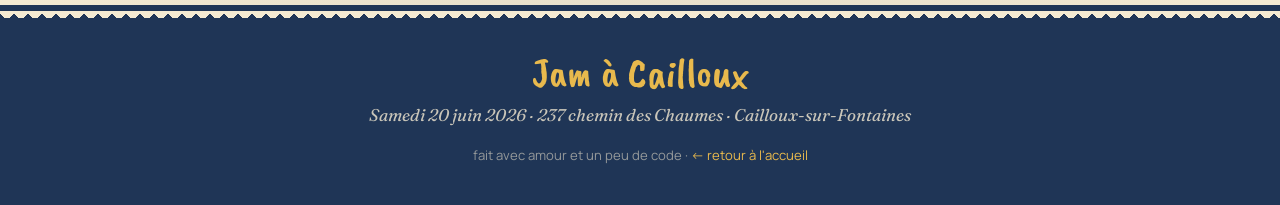
==== commit 0c2c612c: "Cache-bust jeux.js/style.css (?v=2) + masque défensif du bandeau setup Force le rechargement du JS (" ====
--- a/jeux.html
+++ b/jeux.html
@@ -10,7 +10,7 @@
 <link rel="preconnect" href="https://fonts.googleapis.com">
 <link rel="preconnect" href="https://fonts.gstatic.com" crossorigin>
 <link rel="stylesheet" href="https://fonts.googleapis.com/css2?family=Caveat+Brush&family=Anton&family=Fraunces:opsz,wght@9..144,300;9..144,400;9..144,500;9..144,600;9..144,800&family=Manrope:wght@400;500;600;700&display=swap">
-<link rel="stylesheet" href="style.css" />
+<link rel="stylesheet" href="style.css?v=2" />
 </head>
 <body>
 
@@ -163,6 +163,6 @@
   <p class="footer__small">fait avec amour et un peu de code · <a href="index.html">← retour à l'accueil</a></p>
 </footer>
 
-<script src="jeux.js"></script>
+<script src="jeux.js?v=2"></script>
 </body>
 </html>
